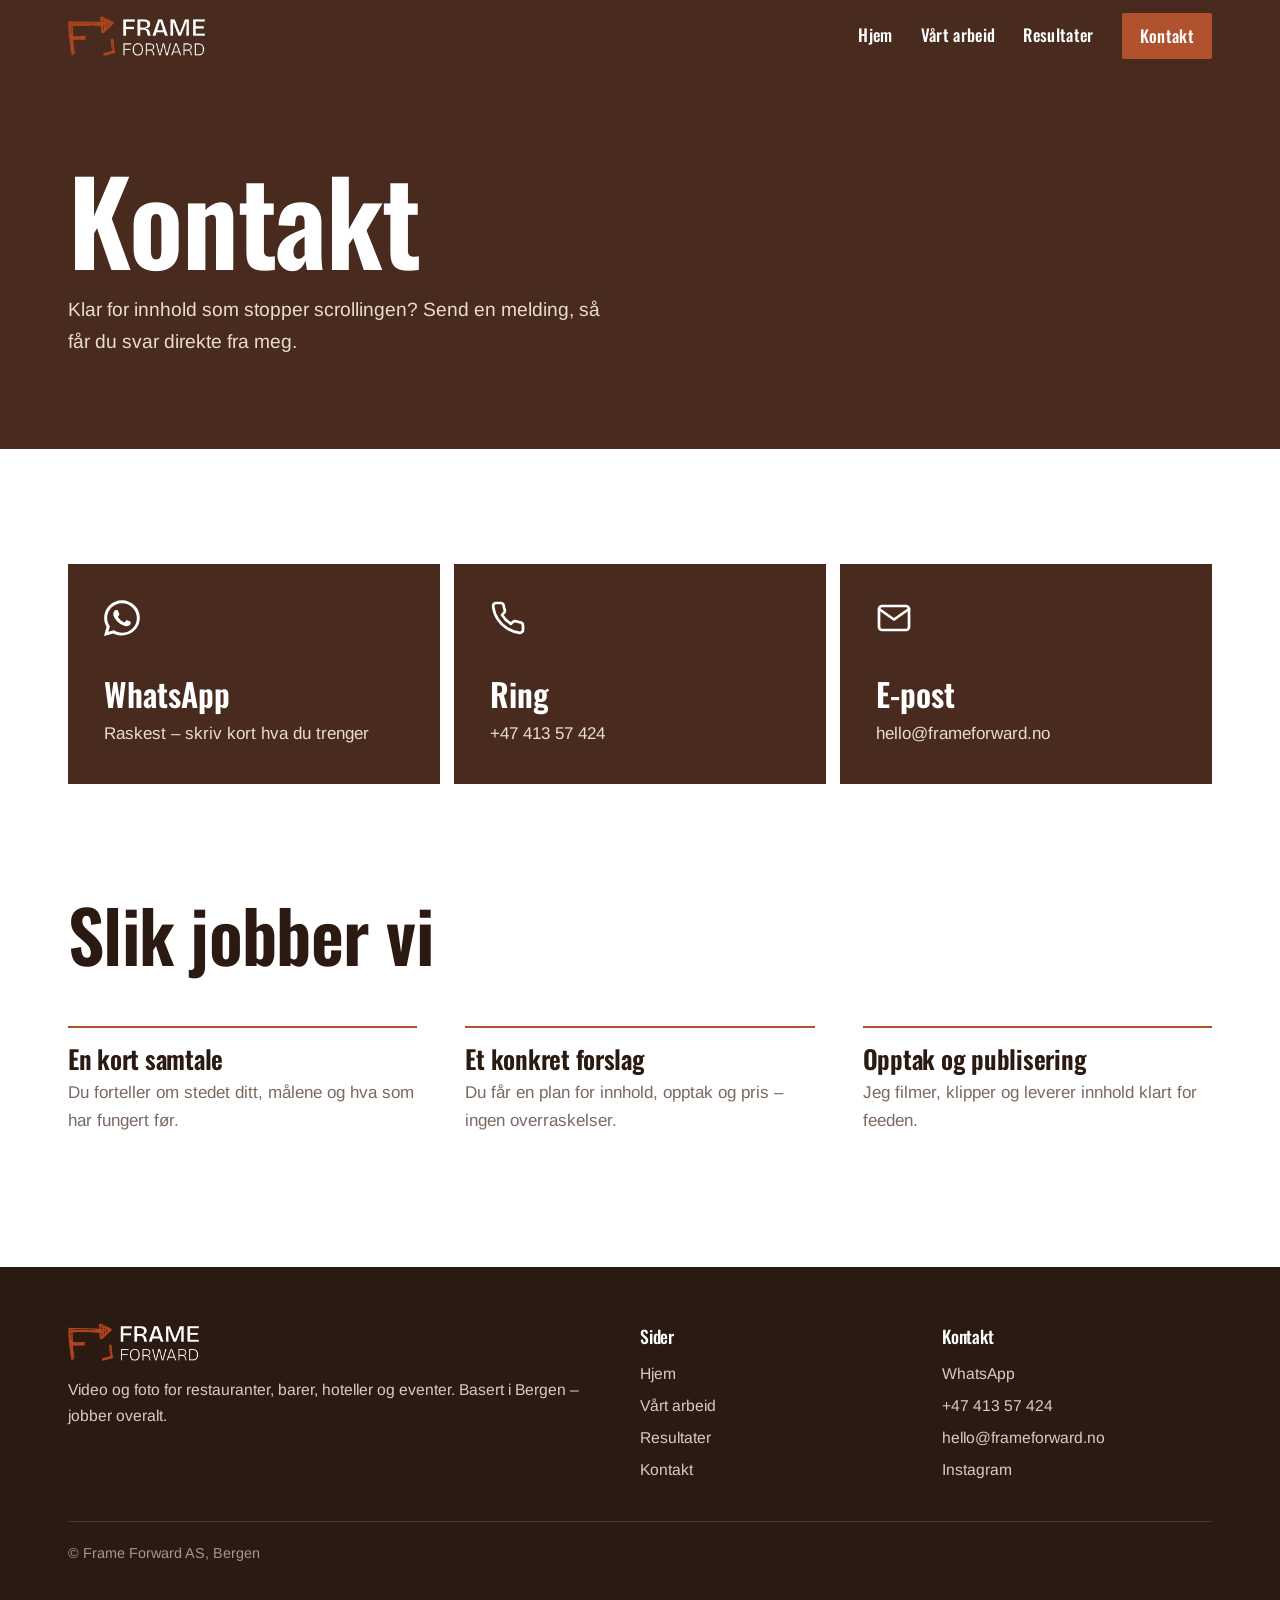
==== contact/index.html @ 9595e527 "Ny nettside for Frame Forward Co-Authored-By: Claude Opus 5.5 <noreply@anthropic.com> Claude-Session" ====
<!doctype html>
<html lang="no">
<head>
<meta charset="utf-8">
<meta name="viewport" content="width=device-width, initial-scale=1">
<title>Kontakt – book innholdsproduksjon i Bergen — Frame Forward</title>
<meta name="description" content="Ta kontakt med Frame Forward for video, Reels, TikTok og foto til restauranten eller bedriften din i Bergen. E-post: hello@frameforward.no">
<link rel="canonical" href="https://frameforward.no/contact/">
<meta property="og:type" content="website">
<meta property="og:title" content="Kontakt – book innholdsproduksjon i Bergen — Frame Forward">
<meta property="og:description" content="Ta kontakt med Frame Forward for video, Reels, TikTok og foto til restauranten eller bedriften din i Bergen. E-post: hello@frameforward.no">
<meta property="og:url" content="https://frameforward.no/contact/">
<meta property="og:image" content="https://frameforward.no/img/og.jpg">
<meta property="og:locale" content="nb_NO">
<meta name="theme-color" content="#482B1E">
<link rel="icon" type="image/png" href="../img/favicon.png">
<link rel="apple-touch-icon" href="../img/apple-touch-icon.png">
<link rel="preload" href="../fonts/oswald-latin-600-normal.woff2" as="font" type="font/woff2" crossorigin>
<link rel="stylesheet" href="../style.css">
<script type="application/ld+json">{"@context":"https://schema.org","@type":"LocalBusiness","name":"Frame Forward AS","url":"https://frameforward.no/","email":"hello@frameforward.no","telephone":"+4741357424","address":{"@type":"PostalAddress","addressLocality":"Bergen","addressCountry":"NO"},"sameAs":["https://www.instagram.com/frameforward.no/"],"description":"Video, foto og sosiale medier for restauranter, barer, hoteller og eventer i Bergen."}</script>
</head>
<body>
<header class="site-header">
  <div class="wrap">
    <a class="brand" href="../" aria-label="Frame Forward – til forsiden"><img src="../img/logo-light.png" alt="Frame Forward" width="138" height="40"></a>
    <button class="menu-toggle" aria-expanded="false" aria-controls="nav">Meny</button>
    <nav class="nav" id="nav" aria-label="Hovedmeny"><a href="../">Hjem</a><a href="../ourwork/">Vårt arbeid</a><a href="../proven-impact/">Resultater</a><a class="nav-cta" href="../contact/" aria-current="page">Kontakt</a></nav>
  </div>
</header>
<main>

<section class="page-head">
  <div class="wrap">
    <h1>Kontakt</h1>
    <p>Klar for innhold som stopper scrollingen? Send en melding, så får du svar direkte fra meg.</p>
  </div>
</section>

<section class="section">
  <div class="wrap">
    <div class="ways">
      <a class="way" href="https://wa.me/4741357424?text=Hei%20Miguel!%20Jeg%20vil%20gjerne%20h%C3%B8re%20mer%20om%20innhold%20for%20bedriften%20min."><svg viewBox="0 0 24 24" aria-hidden="true" fill="currentColor"><path d="M17.5 14.4c-.3-.1-1.7-.8-2-.9-.3-.1-.5-.1-.7.1-.2.3-.8.9-.9 1.1-.2.2-.3.2-.6.1-.3-.1-1.2-.5-2.3-1.4-.9-.8-1.4-1.7-1.6-2-.2-.3 0-.5.1-.6l.4-.5c.1-.2.2-.3.3-.5.1-.2 0-.4 0-.5l-.9-2.2c-.2-.6-.5-.5-.7-.5h-.6c-.2 0-.5.1-.8.4-.3.3-1 1-1 2.4s1 2.8 1.2 3c.1.2 2 3.1 4.9 4.3.7.3 1.2.5 1.6.6.7.2 1.3.2 1.8.1.6-.1 1.7-.7 1.9-1.4.2-.7.2-1.3.2-1.4-.1-.1-.3-.2-.6-.3zM12 21.8c-1.8 0-3.5-.5-5-1.4l-.4-.2-3.7 1 1-3.6-.2-.4C2.6 15.6 2.1 13.8 2.1 12 2.1 6.5 6.5 2.2 12 2.2c2.6 0 5.1 1 7 2.9 1.9 1.9 2.9 4.3 2.9 7 0 5.4-4.4 9.7-9.9 9.7zm8.4-18.1C18.2 1.5 15.2.2 12 .2 5.4.2.1 5.5.1 12c0 2.1.5 4.1 1.6 5.9L0 24l6.3-1.7c1.7.9 3.7 1.4 5.7 1.4 6.6 0 11.9-5.3 11.9-11.8 0-3.2-1.2-6.1-3.5-8.2z"/></svg><strong>WhatsApp</strong><span>Raskest – skriv kort hva du trenger</span></a>
      <a class="way" href="tel:+4741357424"><svg viewBox="0 0 24 24" aria-hidden="true" fill="none" stroke="currentColor" stroke-width="1.8" stroke-linecap="round" stroke-linejoin="round"><path d="M22 16.9v3a2 2 0 0 1-2.2 2 19.8 19.8 0 0 1-8.6-3.1 19.5 19.5 0 0 1-6-6A19.8 19.8 0 0 1 2.1 4.2 2 2 0 0 1 4.1 2h3a2 2 0 0 1 2 1.7c.1 1 .4 1.9.7 2.8a2 2 0 0 1-.5 2.1L8 9.9a16 16 0 0 0 6 6l1.3-1.3a2 2 0 0 1 2.1-.4c.9.3 1.8.6 2.8.7a2 2 0 0 1 1.7 2z"/></svg><strong>Ring</strong><span>+47 413 57 424</span></a>
      <a class="way" href="mailto:hello@frameforward.no?subject=Foresp%C3%B8rsel%20fra%20nettsiden"><svg viewBox="0 0 24 24" aria-hidden="true" fill="none" stroke="currentColor" stroke-width="1.8" stroke-linecap="round" stroke-linejoin="round"><rect x="2" y="4" width="20" height="16" rx="2"/><path d="m22 6-10 7L2 6"/></svg><strong>E-post</strong><span>hello@frameforward.no</span></a>
    </div>
  </div>
</section>

<section class="section" style="padding-top:0">
  <div class="wrap">
    <div class="section-head"><h2>Slik jobber vi</h2></div>
    <ol class="steps">
      <li><h3>En kort samtale</h3><p>Du forteller om stedet ditt, målene og hva som har fungert før.</p></li>
      <li><h3>Et konkret forslag</h3><p>Du får en plan for innhold, opptak og pris – ingen overraskelser.</p></li>
      <li><h3>Opptak og publisering</h3><p>Jeg filmer, klipper og leverer innhold klart for feeden.</p></li>
    </ol>
  </div>
</section>

</main>
<footer class="site-footer">
  <div class="wrap">
    <div>
      <img src="../img/logo-light.png" alt="Frame Forward" width="131" height="38">
      <p>Video og foto for restauranter, barer, hoteller og eventer. Basert i Bergen – jobber overalt.</p>
    </div>
    <div>
      <h3>Sider</h3>
      <ul>
        <li><a href="../">Hjem</a></li>
        <li><a href="../ourwork/">Vårt arbeid</a></li>
        <li><a href="../proven-impact/">Resultater</a></li>
        <li><a href="../contact/">Kontakt</a></li>
      </ul>
    </div>
    <div>
      <h3>Kontakt</h3>
      <ul>
        <li><a href="https://wa.me/4741357424?text=Hei%20Miguel!%20Jeg%20vil%20gjerne%20h%C3%B8re%20mer%20om%20innhold%20for%20bedriften%20min.">WhatsApp</a></li>
        <li><a href="tel:+4741357424">+47 413 57 424</a></li>
        <li><a href="mailto:hello@frameforward.no">hello@frameforward.no</a></li>
        <li><a href="https://www.instagram.com/frameforward.no/">Instagram</a></li>
      </ul>
    </div>
    <p class="legal">© Frame Forward AS, Bergen</p>
  </div>
</footer>
<a class="wa-float" href="https://wa.me/4741357424?text=Hei%20Miguel!%20Jeg%20vil%20gjerne%20h%C3%B8re%20mer%20om%20innhold%20for%20bedriften%20min." aria-label="Send melding på WhatsApp"><svg viewBox="0 0 24 24" aria-hidden="true" fill="currentColor"><path d="M17.5 14.4c-.3-.1-1.7-.8-2-.9-.3-.1-.5-.1-.7.1-.2.3-.8.9-.9 1.1-.2.2-.3.2-.6.1-.3-.1-1.2-.5-2.3-1.4-.9-.8-1.4-1.7-1.6-2-.2-.3 0-.5.1-.6l.4-.5c.1-.2.2-.3.3-.5.1-.2 0-.4 0-.5l-.9-2.2c-.2-.6-.5-.5-.7-.5h-.6c-.2 0-.5.1-.8.4-.3.3-1 1-1 2.4s1 2.8 1.2 3c.1.2 2 3.1 4.9 4.3.7.3 1.2.5 1.6.6.7.2 1.3.2 1.8.1.6-.1 1.7-.7 1.9-1.4.2-.7.2-1.3.2-1.4-.1-.1-.3-.2-.6-.3zM12 21.8c-1.8 0-3.5-.5-5-1.4l-.4-.2-3.7 1 1-3.6-.2-.4C2.6 15.6 2.1 13.8 2.1 12 2.1 6.5 6.5 2.2 12 2.2c2.6 0 5.1 1 7 2.9 1.9 1.9 2.9 4.3 2.9 7 0 5.4-4.4 9.7-9.9 9.7zm8.4-18.1C18.2 1.5 15.2.2 12 .2 5.4.2.1 5.5.1 12c0 2.1.5 4.1 1.6 5.9L0 24l6.3-1.7c1.7.9 3.7 1.4 5.7 1.4 6.6 0 11.9-5.3 11.9-11.8 0-3.2-1.2-6.1-3.5-8.2z"/></svg></a>
<script>
  var t=document.querySelector('.menu-toggle'),n=document.getElementById('nav');
  t.addEventListener('click',function(){var o=n.classList.toggle('open');t.setAttribute('aria-expanded',o);t.textContent=o?'Lukk':'Meny';});
  // Only one video with sound at a time
  document.addEventListener('play',function(e){document.querySelectorAll('video[controls]').forEach(function(v){if(v!==e.target)v.pause();});},true);
</script>
</body>
</html>
---- style.css ----
/* Frame Forward — frameforward.no */
@font-face { font-family: "Oswald"; font-weight: 500; font-display: swap; src: url("fonts/oswald-latin-500-normal.woff2") format("woff2"); }
@font-face { font-family: "Oswald"; font-weight: 600; font-display: swap; src: url("fonts/oswald-latin-600-normal.woff2") format("woff2"); }
@font-face { font-family: "Arimo"; font-weight: 400; font-display: swap; src: url("fonts/arimo-latin-400-normal.woff2") format("woff2"); }
@font-face { font-family: "Arimo"; font-weight: 700; font-display: swap; src: url("fonts/arimo-latin-700-normal.woff2") format("woff2"); }

:root {
  --rust: #B1522F;
  --rust-deep: #8E3F22;
  --espresso: #482B1E;
  --ink: #2B1A12;
  --white: #FFFFFF;
  --mist: #EFE6E0;
  --muted: #7A6A62;
  --display: "Oswald", "Arial Narrow", sans-serif;
  --body: "Arimo", Arial, sans-serif;
  --wrap: 1240px;
  --gutter: clamp(16px, 4vw, 48px);
}

*, *::before, *::after { box-sizing: border-box; }
html { -webkit-text-size-adjust: 100%; scroll-behavior: smooth; }
body {
  margin: 0;
  background: var(--white);
  color: var(--ink);
  font: 400 1.0625rem/1.65 var(--body);
}
img, video { display: block; max-width: 100%; height: auto; }
a { color: inherit; }
:focus-visible { outline: 3px solid var(--rust); outline-offset: 3px; }

.wrap { width: 100%; max-width: var(--wrap); margin: 0 auto; padding: 0 var(--gutter); }

h1, h2, h3 {
  font-family: var(--display);
  font-weight: 600;
  line-height: 0.98;
  letter-spacing: -0.01em;
  margin: 0;
}
p { margin: 0 0 1em; max-width: 62ch; }

/* ---------- Header ---------- */
.site-header {
  position: sticky; top: 0; z-index: 20;
  background: var(--espresso);
  color: var(--white);
}
.site-header .wrap {
  display: flex; align-items: center; justify-content: space-between;
  height: 72px;
}
.brand img { height: 40px; width: auto; }
.nav { display: flex; gap: 28px; align-items: center; }
.nav a {
  font-family: var(--display); font-weight: 500; font-size: 1.05rem;
  text-decoration: none; letter-spacing: 0.02em;
  padding: 6px 0; border-bottom: 2px solid transparent;
}
.nav a:hover, .nav a[aria-current="page"] { border-bottom-color: var(--rust); }
.nav .nav-cta {
  background: var(--rust); padding: 9px 18px; border: 0; border-radius: 2px;
}
.nav .nav-cta:hover { background: var(--rust-deep); }
.menu-toggle {
  display: none; background: none; border: 0; color: var(--white);
  font: 500 1.05rem var(--display); cursor: pointer; padding: 8px 0;
}

@media (max-width: 760px) {
  .menu-toggle { display: block; }
  .nav {
    display: none; position: absolute; top: 72px; left: 0; right: 0;
    flex-direction: column; align-items: flex-start; gap: 4px;
    background: var(--espresso); padding: 12px var(--gutter) 24px;
  }
  .nav.open { display: flex; }
  .nav a { font-size: 1.5rem; }
  .nav .nav-cta { margin-top: 12px; }
}

/* ---------- Buttons ---------- */
.btn {
  display: inline-flex; align-items: center; gap: 10px;
  font: 500 1.1rem var(--display); letter-spacing: 0.02em;
  text-decoration: none;
  padding: 14px 26px; border-radius: 2px;
  background: var(--rust); color: var(--white);
  border: 2px solid var(--rust);
}
.btn:hover { background: var(--rust-deep); border-color: var(--rust-deep); }
.btn.ghost { background: transparent; border-color: currentColor; }
.btn.ghost:hover { background: rgba(255,255,255,0.1); }
.section.rust .btn:not(.ghost) { background: var(--white); color: var(--rust-deep); border-color: var(--white); }
.section.rust .btn:not(.ghost):hover { background: #FBE9E1; border-color: #FBE9E1; }
.section:not(.dark):not(.rust) .btn.ghost, .chapter .btn.ghost { color: var(--espresso); }
.btn svg { width: 20px; height: 20px; flex: none; }
.btn-row { display: flex; flex-wrap: wrap; gap: 12px; }

/* ---------- Hero ---------- */
.hero {
  background: var(--espresso); color: var(--white);
  padding: clamp(40px, 7vw, 96px) 0 clamp(56px, 8vw, 112px);
  overflow: hidden;
}
.hero .wrap {
  display: grid; grid-template-columns: 1fr auto; gap: clamp(32px, 6vw, 88px);
  align-items: center;
}
.hero h1 {
  font-size: clamp(3.2rem, 8.4vw, 8rem);
  max-width: 9.5ch;
  margin-bottom: 28px;
}
.hero .lede { font-size: 1.2rem; color: #E9DCD4; max-width: 38ch; margin-bottom: 32px; }
.award-note {
  display: flex; gap: 14px; align-items: center;
  margin-top: 40px; padding-top: 24px;
  border-top: 1px solid rgba(255,255,255,0.18);
  font-size: 0.98rem; color: #E9DCD4; max-width: 46ch;
}
.award-note img { width: 28px; height: auto; filter: invert(1); opacity: 0.9; }

/* The phone frame: the signature element */
.phone {
  position: relative;
  width: clamp(220px, 26vw, 340px);
  aspect-ratio: 9 / 16;
  border-radius: 34px;
  padding: 10px;
  background: #1C110C;
  box-shadow: 0 0 0 2px rgba(255,255,255,0.08), 0 40px 80px -30px rgba(0,0,0,0.6);
  transform: rotate(3deg);
}
.phone video, .phone img {
  width: 100%; height: 100%; object-fit: cover; border-radius: 26px;
}
.phone-tag {
  position: absolute; left: -28px; bottom: 56px;
  background: var(--rust); color: var(--white);
  font: 500 0.95rem var(--display); letter-spacing: 0.02em;
  padding: 8px 14px; transform: rotate(-3deg);
}
@media (max-width: 760px) {
  .hero .wrap { grid-template-columns: 1fr; }
  .phone { width: 62vw; max-width: 280px; margin: 8px auto 0; }
  .phone-tag { left: -12px; }
}

/* ---------- Sections ---------- */
.section { padding: clamp(64px, 9vw, 128px) 0; }
.section.dark { background: var(--espresso); color: var(--white); }
.section.rust { background: var(--rust); color: var(--white); }
.section-head { margin-bottom: clamp(32px, 5vw, 56px); }
.section-head h2 { font-size: clamp(2.4rem, 5.6vw, 4.6rem); max-width: 16ch; }
.section-head p { margin-top: 18px; font-size: 1.15rem; color: var(--muted); }
.section.dark .section-head p, .section.rust .section-head p { color: #EADBD2; }

/* Services: image-led columns */
.services { display: grid; grid-template-columns: repeat(4, 1fr); gap: clamp(16px, 2vw, 28px); }
.service img {
  width: 100%; aspect-ratio: 4 / 5; object-fit: cover; margin-bottom: 18px;
}
.service h3 { font-size: 1.7rem; margin-bottom: 10px; }
.service p { font-size: 1rem; color: var(--muted); }
@media (max-width: 960px) { .services { grid-template-columns: repeat(2, 1fr); } }
@media (max-width: 520px) { .services { grid-template-columns: 1fr; } .service img { aspect-ratio: 3 / 2; } }

/* Results: big numbers as rows, each a link to proof */
.results { border-top: 2px solid rgba(255,255,255,0.25); }
.result {
  display: grid; grid-template-columns: minmax(0, 1.1fr) minmax(0, 1fr) 13rem;
  gap: 24px; align-items: end;
  padding: clamp(24px, 3.5vw, 40px) 0;
  border-bottom: 2px solid rgba(255,255,255,0.25);
  text-decoration: none; color: inherit;
}
.result .num {
  font: 600 clamp(3.6rem, 9vw, 7.5rem)/0.9 var(--display);
  letter-spacing: -0.02em;
}
.result .what { font-size: 1.15rem; max-width: 34ch; }
.result .what strong { display: block; font: 500 1.5rem var(--display); margin-bottom: 4px; }
.result .go {
  font: 500 1rem var(--display); letter-spacing: 0.02em;
  border-bottom: 2px solid currentColor; padding-bottom: 2px; white-space: nowrap;
  justify-self: end;
}
.result:hover .num { color: #FFE3D6; }
@media (max-width: 760px) {
  .result { grid-template-columns: 1fr; gap: 8px; align-items: start; }
  .result .go { justify-self: start; }
}

/* About */
.about { display: grid; grid-template-columns: 5fr 7fr; gap: clamp(28px, 6vw, 88px); align-items: center; }
.about img { width: 100%; aspect-ratio: 4 / 5; object-fit: cover; object-position: center 30%; }
.about h2 { font-size: clamp(2.6rem, 5.6vw, 4.6rem); margin-bottom: 24px; }
.about p { font-size: 1.15rem; }
@media (max-width: 760px) { .about { grid-template-columns: 1fr; } }

/* Photo wall */
.wall { display: grid; grid-template-columns: repeat(12, 1fr); gap: 10px; }
.wall img { width: 100%; height: 100%; object-fit: cover; }
.wall .a { grid-column: span 5; grid-row: span 2; aspect-ratio: 2 / 3; }
.wall .b { grid-column: span 7; aspect-ratio: 3 / 2; }
.wall .c { grid-column: span 4; }
.wall .d { grid-column: span 3; }
@media (max-width: 760px) {
  .wall { grid-template-columns: 1fr 1fr; }
  .wall .a, .wall .b, .wall .c, .wall .d { grid-column: span 1; grid-row: auto; aspect-ratio: 1; }
  .wall .b { grid-column: span 2; aspect-ratio: 3 / 2; }
}

/* Clients */
.clients {
  display: grid; grid-template-columns: repeat(6, 1fr);
  gap: 1px; background: rgba(255,255,255,0.14);
  border: 1px solid rgba(255,255,255,0.14);
}
.clients li {
  list-style: none; background: var(--espresso);
  display: flex; align-items: center; justify-content: center;
  padding: clamp(10px, 2vw, 22px);
}
.clients img { width: 100%; max-width: 150px; height: auto; opacity: 0.92; }
.clients { margin: 0; padding: 0; }
@media (max-width: 760px) { .clients { grid-template-columns: repeat(3, 1fr); } }

/* Closing CTA */
.closing h2 { font-size: clamp(2.8rem, 7vw, 6rem); max-width: 14ch; margin-bottom: 32px; }
.contact-lines { margin-top: 28px; font-size: 1.1rem; }
.contact-lines a { text-decoration: none; border-bottom: 1px solid rgba(255,255,255,0.5); }

/* ---------- Work page ---------- */
.page-head { background: var(--espresso); color: var(--white); padding: clamp(48px, 7vw, 96px) 0 clamp(40px, 6vw, 72px); }
.page-head h1 { font-size: clamp(3.2rem, 9vw, 8rem); }
.page-head p { margin-top: 20px; font-size: 1.2rem; color: #E9DCD4; max-width: 50ch; }

.chapter { padding: clamp(56px, 8vw, 104px) 0; border-top: 1px solid var(--mist); }
.chapter:first-of-type { border-top: 0; }
.chapter-head {
  display: grid; grid-template-columns: minmax(0, 1fr) minmax(0, 1.4fr);
  gap: 24px; align-items: end; margin-bottom: 36px;
}
.chapter-head h2 { font-size: clamp(2.6rem, 6vw, 5rem); }
.chapter-head p { color: var(--muted); font-size: 1.1rem; margin: 0; }
@media (max-width: 760px) { .chapter-head { grid-template-columns: 1fr; } }

/* Reels: horizontal strip of 9:16 */
.reels {
  display: grid; grid-auto-flow: column; grid-auto-columns: minmax(220px, 280px);
  gap: 16px; overflow-x: auto; scroll-snap-type: x mandatory;
  padding-bottom: 14px; margin-right: calc(var(--gutter) * -1);
  padding-right: var(--gutter);
}
.reel { scroll-snap-align: start; margin: 0; }
.reel video { width: 100%; aspect-ratio: 9 / 16; object-fit: cover; background: #1C110C; }
.reel figcaption { margin-top: 10px; font-size: 0.95rem; color: var(--muted); }
.reels-hint { font-size: 0.95rem; color: var(--muted); margin-top: 6px; }

.feature {
  display: grid; grid-template-columns: auto minmax(0, 1fr); gap: clamp(28px, 6vw, 80px); align-items: center;
}
.feature video { width: clamp(240px, 30vw, 360px); aspect-ratio: 9 / 16; object-fit: cover; background: #1C110C; }
.feature.wide { grid-template-columns: minmax(0, 1.6fr) minmax(0, 1fr); }
.feature.wide video { width: 100%; aspect-ratio: 16 / 9; }
.feature h2 { font-size: clamp(2.6rem, 6vw, 5rem); margin-bottom: 18px; }
.feature p { font-size: 1.1rem; color: var(--muted); }
@media (max-width: 760px) {
  .feature, .feature.wide { grid-template-columns: 1fr; }
  .feature video { width: 100%; max-width: 360px; }
  .feature.wide video { max-width: none; }
}

.photos { columns: 3 280px; column-gap: 12px; }
.photos img { width: 100%; margin-bottom: 12px; break-inside: avoid; }

/* ---------- Results page ---------- */
.award {
  display: grid; grid-template-columns: minmax(0, 1fr) minmax(0, 1fr); gap: clamp(28px, 5vw, 72px); align-items: start;
}
.award blockquote {
  margin: 0; font: 500 clamp(1.8rem, 3.6vw, 2.8rem)/1.12 var(--display);
}
.award-photos { display: grid; grid-template-columns: 1fr 1fr; gap: 10px; }
.award-photos img { width: 100%; height: 100%; object-fit: cover; }
.award-photos img:first-child { grid-column: span 2; aspect-ratio: 3 / 2; }
.award-photos img:not(:first-child) { aspect-ratio: 3 / 4; }
@media (max-width: 760px) { .award { grid-template-columns: 1fr; } }

.proofs { display: grid; grid-template-columns: repeat(3, 1fr); gap: 14px; }
.proofs figure { margin: 0; background: var(--white); }
.proofs img { width: 100%; height: auto; border: 1px solid var(--mist); }
.proofs figcaption { margin-top: 8px; font-size: 0.95rem; color: var(--muted); }
@media (max-width: 760px) { .proofs { grid-template-columns: 1fr 1fr; } }

/* ---------- Contact page ---------- */
.ways { display: grid; grid-template-columns: repeat(3, 1fr); gap: 14px; }
.way {
  display: flex; flex-direction: column; gap: 10px;
  padding: clamp(24px, 3vw, 36px);
  background: var(--espresso); color: var(--white);
  text-decoration: none; min-height: 220px;
}
.way:hover { background: var(--rust); }
.way svg { width: 36px; height: 36px; }
.way strong { font: 600 2rem/1 var(--display); margin-top: auto; }
.way span { color: #E9DCD4; word-break: break-word; }
@media (max-width: 760px) { .ways { grid-template-columns: 1fr; } .way { min-height: 0; } }

.steps { list-style: none; padding: 0; margin: 0; display: grid; grid-template-columns: repeat(3, 1fr); gap: clamp(20px, 4vw, 48px); }
.steps li { border-top: 2px solid var(--rust); padding-top: 18px; }
.steps h3 { font-size: 1.6rem; margin-bottom: 8px; }
.steps p { color: var(--muted); }
@media (max-width: 760px) { .steps { grid-template-columns: 1fr; } }

/* ---------- Footer ---------- */
.site-footer { background: var(--ink); color: #D9CBC3; padding: 56px 0 40px; font-size: 0.98rem; }
.site-footer .wrap { display: grid; grid-template-columns: 2fr 1fr 1fr; gap: 32px; }
.site-footer img { height: 38px; width: auto; margin-bottom: 16px; }
.site-footer h3 { font: 500 1.1rem var(--display); color: var(--white); margin-bottom: 12px; }
.site-footer ul { list-style: none; margin: 0; padding: 0; }
.site-footer li { margin-bottom: 6px; }
.site-footer a { text-decoration: none; }
.site-footer a:hover { color: var(--white); text-decoration: underline; }
.site-footer .legal { max-width: none; grid-column: 1 / -1; border-top: 1px solid rgba(255,255,255,0.12); padding-top: 20px; font-size: 0.9rem; color: #A8968C; }
@media (max-width: 760px) { .site-footer .wrap { grid-template-columns: 1fr 1fr; } .site-footer .wrap > div:first-child { grid-column: 1 / -1; } }

/* Floating WhatsApp button on phones */
.wa-float {
  position: fixed; right: 16px; bottom: 16px; z-index: 30;
  display: none; width: 56px; height: 56px; border-radius: 50%;
  background: #25D366; color: #fff; align-items: center; justify-content: center;
  box-shadow: 0 8px 24px rgba(0,0,0,0.25);
}
.wa-float svg { width: 30px; height: 30px; }
@media (max-width: 760px) { .wa-float { display: flex; } }

.visually-hidden { position: absolute; width: 1px; height: 1px; overflow: hidden; clip: rect(0 0 0 0); white-space: nowrap; }

@media (prefers-reduced-motion: reduce) {
  html { scroll-behavior: auto; }
  .phone { transform: none; }
}
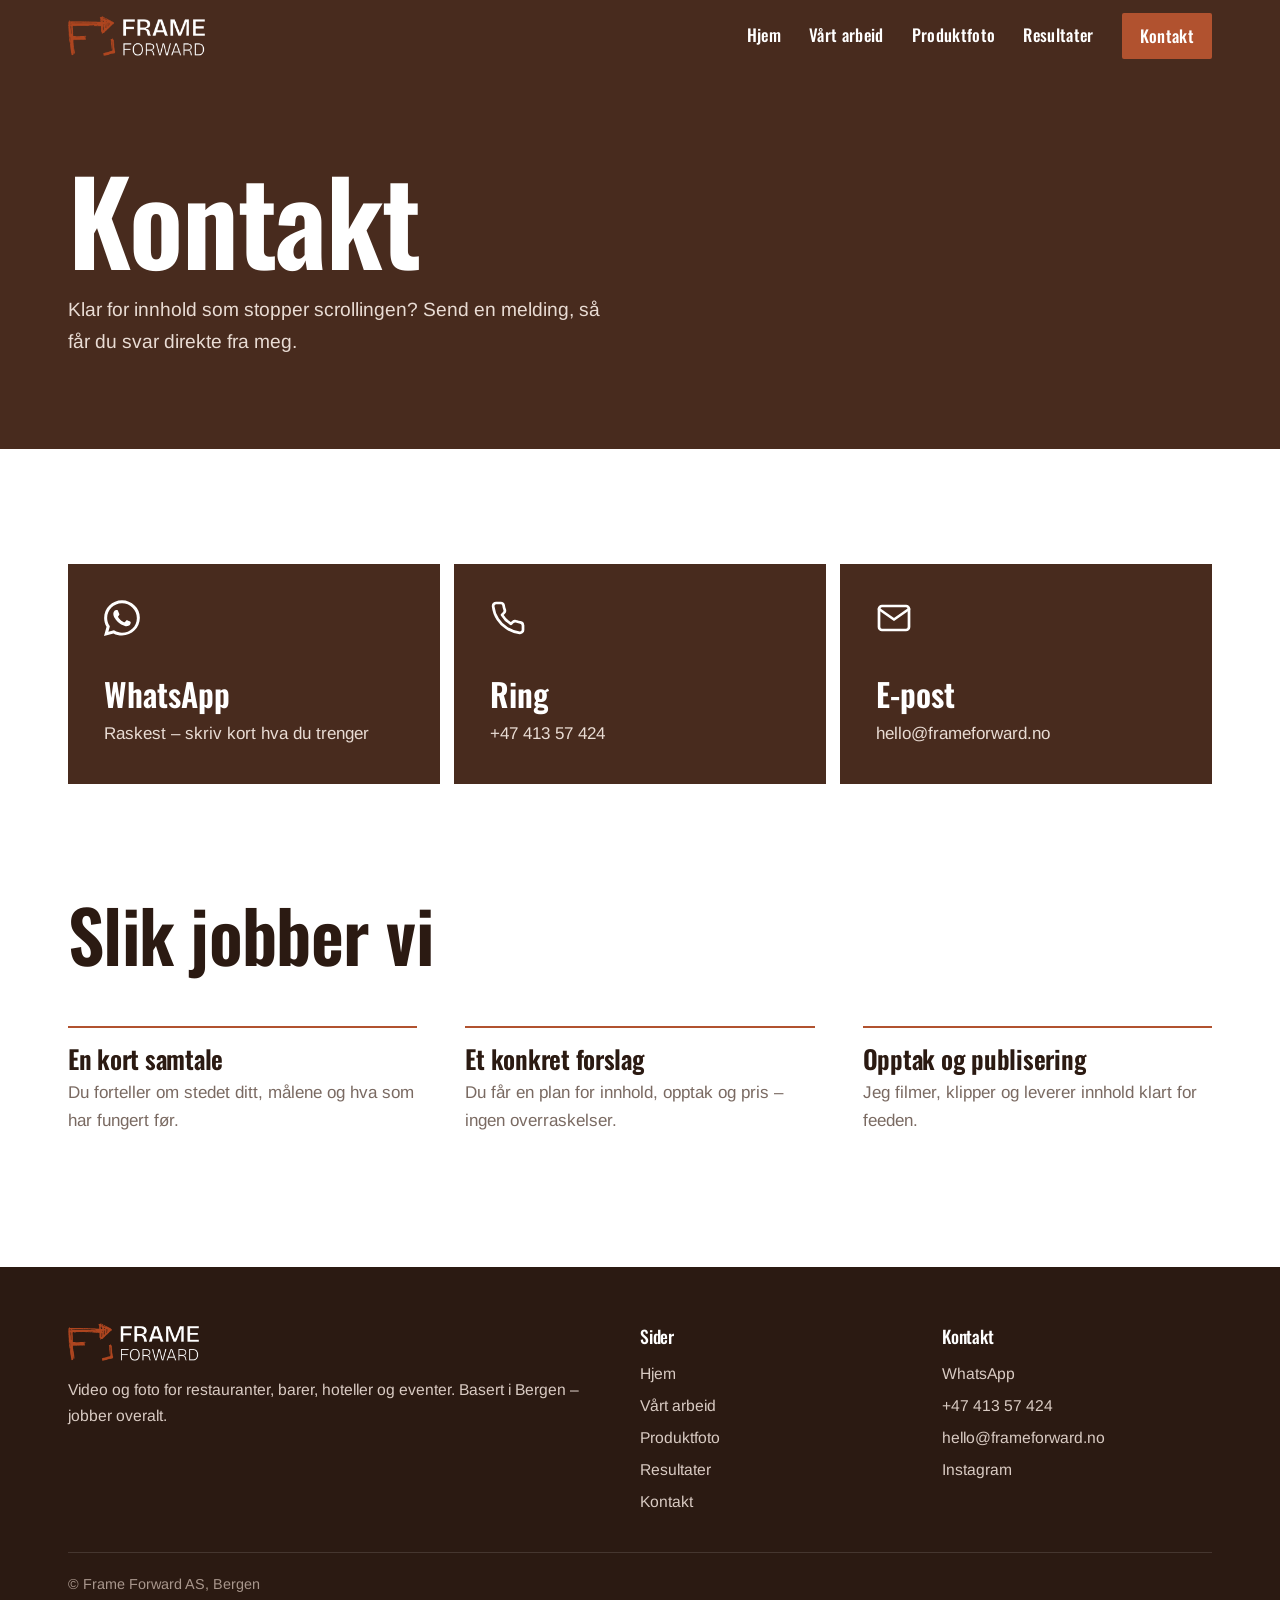
==== commit 732b913c: "Ny side: Produktfoto for Oliven (original og A.I. side om side) Co-Authored-By: Claude Opus 5.5 <nor" ====
--- a/contact/index.html
+++ b/contact/index.html
@@ -24,7 +24,7 @@
   <div class="wrap">
     <a class="brand" href="../" aria-label="Frame Forward – til forsiden"><img src="../img/logo-light.png" alt="Frame Forward" width="138" height="40"></a>
     <button class="menu-toggle" aria-expanded="false" aria-controls="nav">Meny</button>
-    <nav class="nav" id="nav" aria-label="Hovedmeny"><a href="../">Hjem</a><a href="../ourwork/">Vårt arbeid</a><a href="../proven-impact/">Resultater</a><a class="nav-cta" href="../contact/" aria-current="page">Kontakt</a></nav>
+    <nav class="nav" id="nav" aria-label="Hovedmeny"><a href="../">Hjem</a><a href="../ourwork/">Vårt arbeid</a><a href="../produktfoto/">Produktfoto</a><a href="../proven-impact/">Resultater</a><a class="nav-cta" href="../contact/" aria-current="page">Kontakt</a></nav>
   </div>
 </header>
 <main>
@@ -69,6 +69,7 @@
       <ul>
         <li><a href="../">Hjem</a></li>
         <li><a href="../ourwork/">Vårt arbeid</a></li>
+        <li><a href="../produktfoto/">Produktfoto</a></li>
         <li><a href="../proven-impact/">Resultater</a></li>
         <li><a href="../contact/">Kontakt</a></li>
       </ul>
--- a/style.css
+++ b/style.css
@@ -261,10 +261,10 @@
 .reels-hint { font-size: 0.95rem; color: var(--muted); margin-top: 6px; }
 
 .feature {
-  display: grid; grid-template-columns: auto minmax(0, 1fr); gap: clamp(28px, 6vw, 80px); align-items: center;
+  display: grid; grid-template-columns: minmax(0, 1fr) auto; gap: clamp(28px, 6vw, 80px); align-items: center;
 }
 .feature video { width: clamp(240px, 30vw, 360px); aspect-ratio: 9 / 16; object-fit: cover; background: #1C110C; }
-.feature.wide { grid-template-columns: minmax(0, 1.6fr) minmax(0, 1fr); }
+.feature.wide { grid-template-columns: minmax(0, 1fr) minmax(0, 1.6fr); }
 .feature.wide video { width: 100%; aspect-ratio: 16 / 9; }
 .feature h2 { font-size: clamp(2.6rem, 6vw, 5rem); margin-bottom: 18px; }
 .feature p { font-size: 1.1rem; color: var(--muted); }
@@ -344,3 +344,17 @@
   html { scroll-behavior: auto; }
   .phone { transform: none; }
 }
+
+/* ---------- Product photography ---------- */
+.compare { padding: clamp(28px, 4vw, 48px) 0; border-top: 1px solid var(--mist); }
+.compare h3 { font-size: clamp(1.6rem, 3vw, 2.2rem); margin-bottom: 20px; }
+.compare-row { display: grid; grid-template-columns: repeat(3, 1fr); gap: clamp(8px, 1.6vw, 20px); }
+.compare figure { margin: 0; }
+.compare img { width: 100%; aspect-ratio: 2 / 3; object-fit: cover; border-radius: 12px; }
+.compare figcaption { margin-top: 10px; font: 500 1.05rem var(--display); letter-spacing: 0.02em; }
+.compare figure:not(:first-child) figcaption { color: var(--rust); }
+@media (max-width: 520px) { .compare figcaption { font-size: 0.9rem; } }
+.pair-teaser { display: grid; grid-template-columns: 1fr 1fr; gap: 12px; width: clamp(280px, 38vw, 520px); }
+.pair-teaser img { width: 100%; aspect-ratio: 2 / 3; object-fit: cover; border-radius: 12px; }
+@media (max-width: 760px) { .pair-teaser { width: 100%; } }
+.compare figure:last-child img { border: 1px solid var(--mist); }
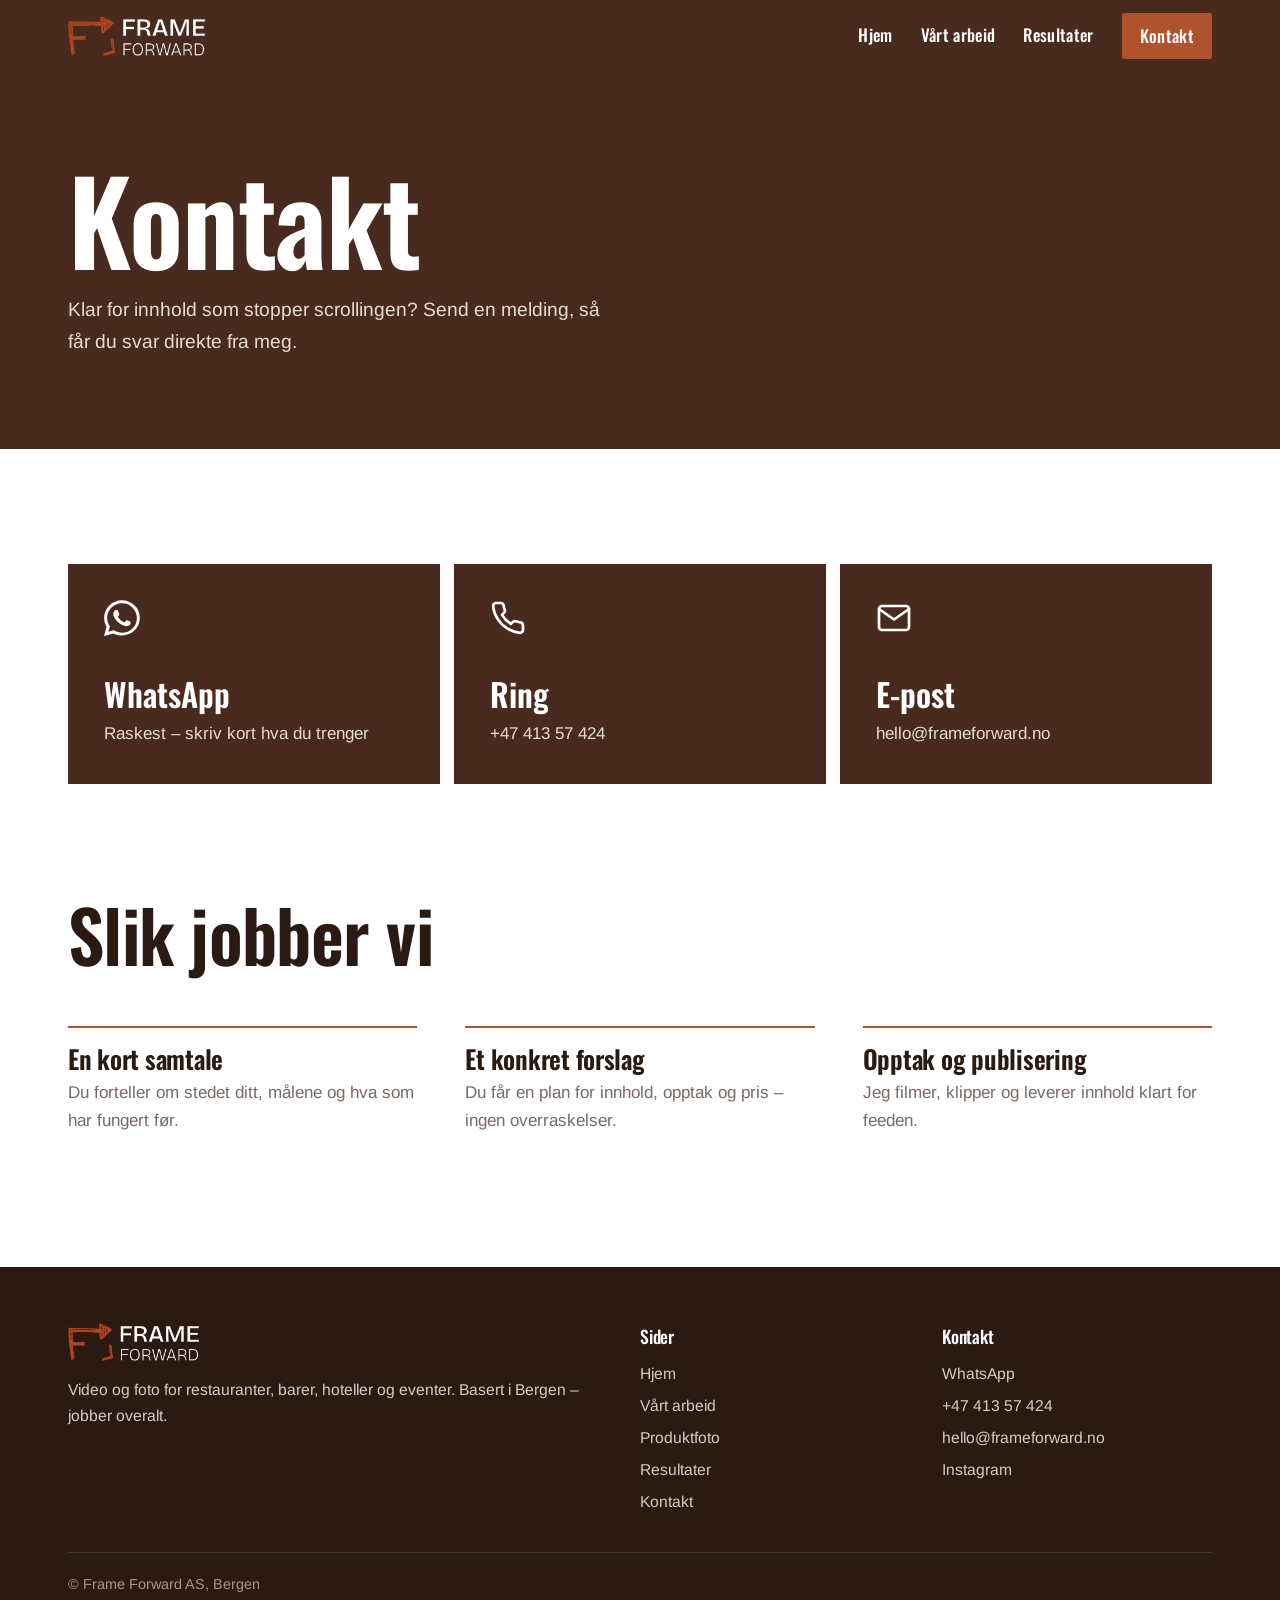
==== commit f1716a59: "Ryddigere meny: Produktfoto under Vårt arbeid, video først og foto til slutt Co-Authored-By: Claude " ====
--- a/contact/index.html
+++ b/contact/index.html
@@ -24,7 +24,7 @@
   <div class="wrap">
     <a class="brand" href="../" aria-label="Frame Forward – til forsiden"><img src="../img/logo-light.png" alt="Frame Forward" width="138" height="40"></a>
     <button class="menu-toggle" aria-expanded="false" aria-controls="nav">Meny</button>
-    <nav class="nav" id="nav" aria-label="Hovedmeny"><a href="../">Hjem</a><a href="../ourwork/">Vårt arbeid</a><a href="../produktfoto/">Produktfoto</a><a href="../proven-impact/">Resultater</a><a class="nav-cta" href="../contact/" aria-current="page">Kontakt</a></nav>
+    <nav class="nav" id="nav" aria-label="Hovedmeny"><a href="../">Hjem</a><a href="../ourwork/">Vårt arbeid</a><a href="../proven-impact/">Resultater</a><a class="nav-cta" href="../contact/" aria-current="page">Kontakt</a></nav>
   </div>
 </header>
 <main>
